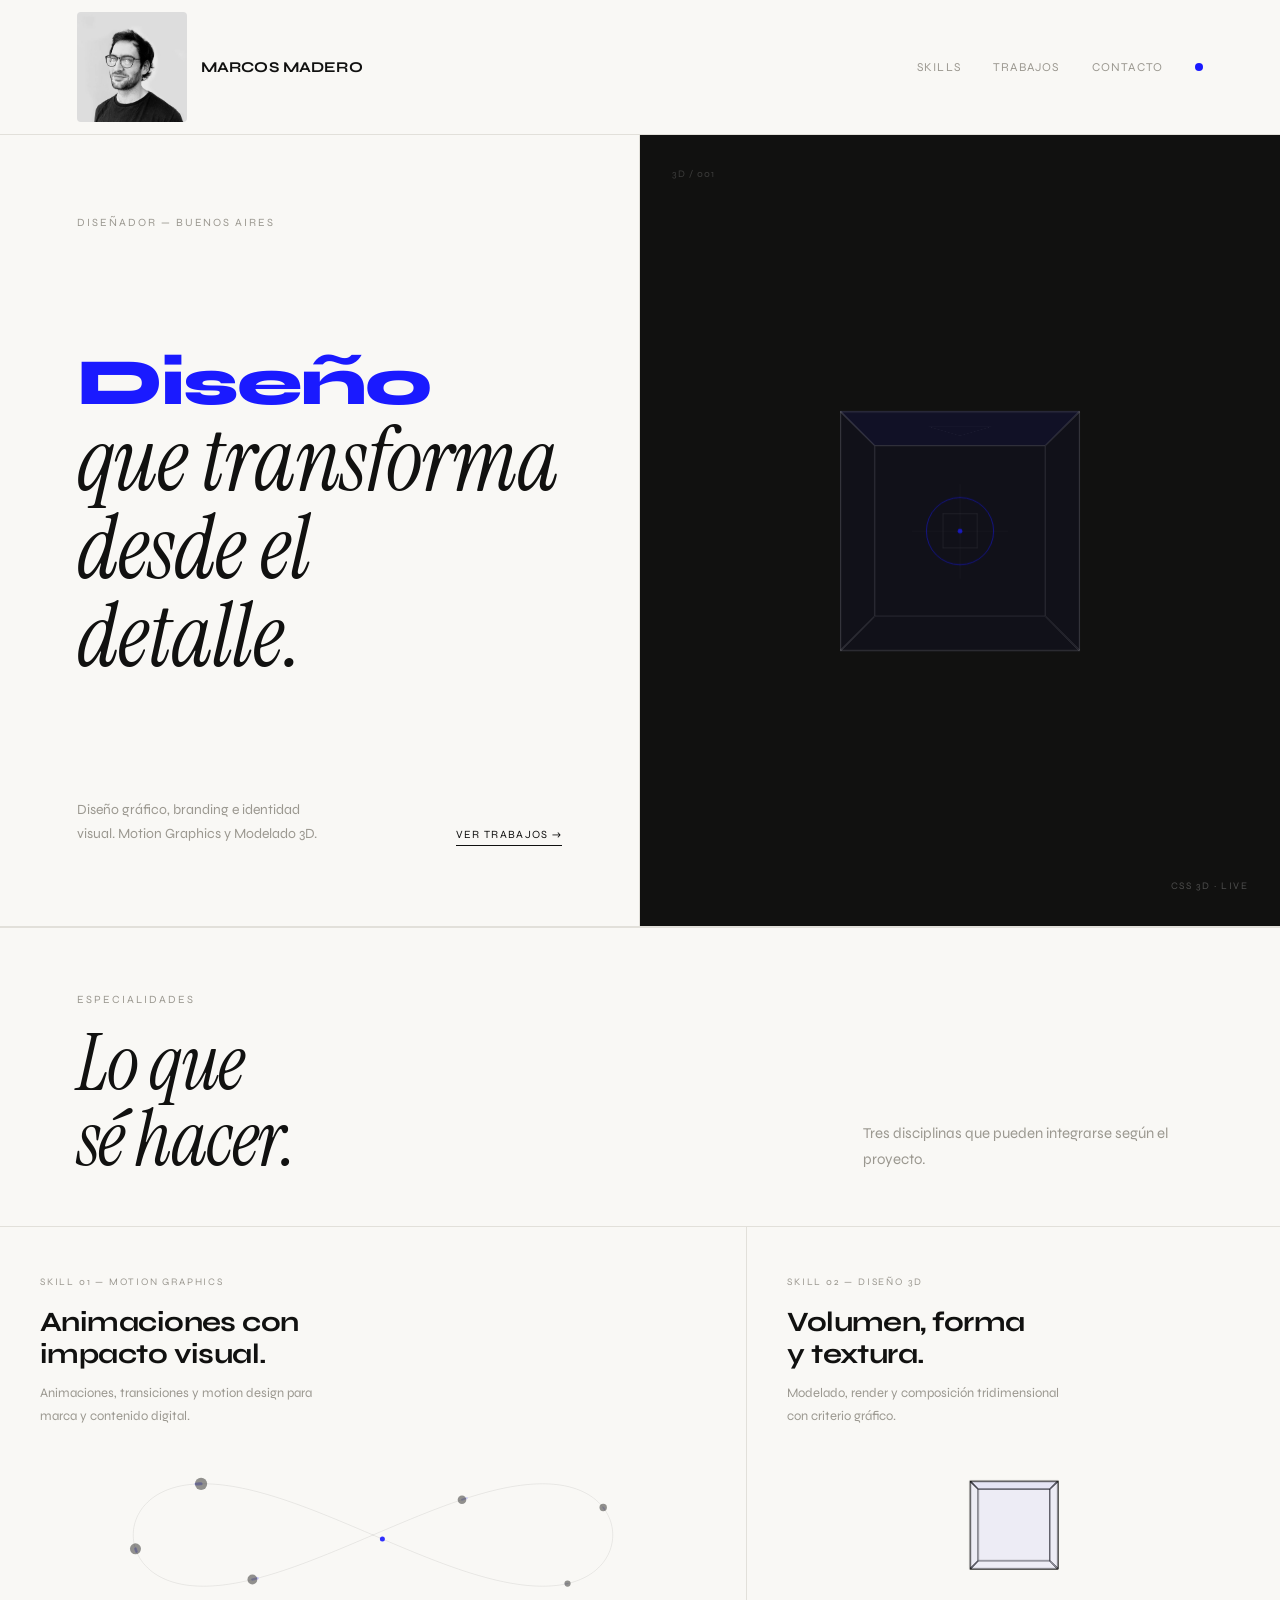
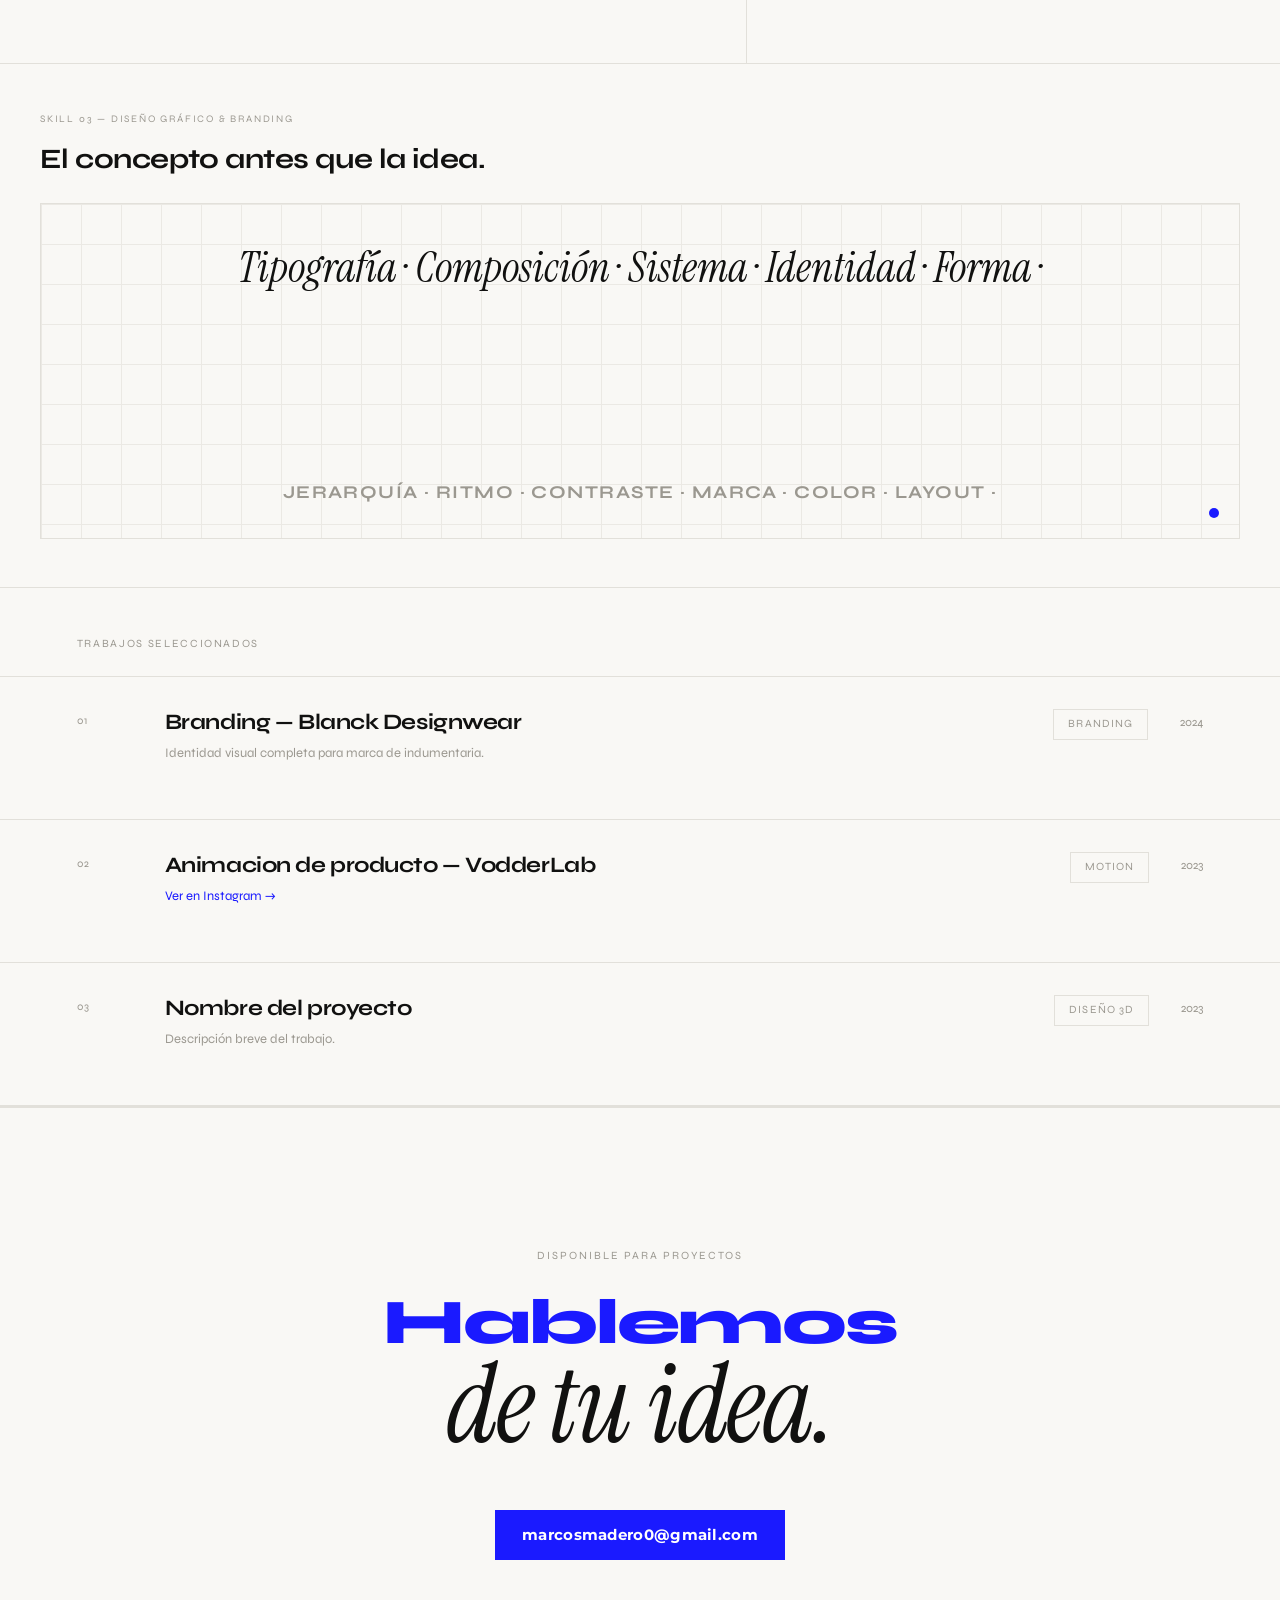
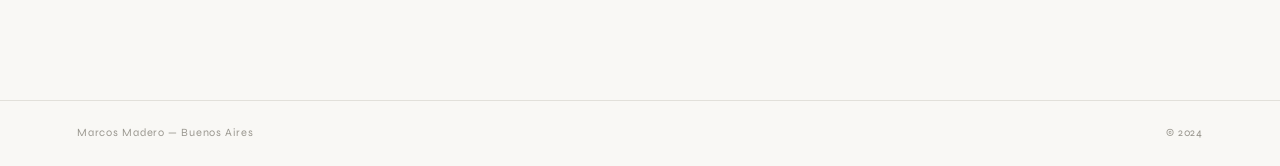
==== index.html @ 534f88d5 "Add files via upload" ====
<!DOCTYPE html>
<html lang="es">
<head>
<meta charset="UTF-8">
<meta name="viewport" content="width=device-width, initial-scale=1.0">
<title>Tu Nombre — Diseñador</title>
<link href="https://fonts.googleapis.com/css2?family=Syne:wght@400;700;800&family=Instrument+Serif:ital@0;1&family=Montserrat:wght@700&display=swap" rel="stylesheet">
<link rel="stylesheet" href="css/styles.css">
</head>
<body>

<nav>
  <!-- EDITAR: tu nombre -->
  <a href="#" class="logo" style="display:flex;align-items:center;gap:14px"><img src="images/img01.png" alt="Marcos Madero" style="width:110px;height:110px;border-radius:4px;object-fit:cover;object-position:center top;display:block">Marcos Madero</a>
  <div class="nav-r">
    <a href="#skills">Skills</a>
    <a href="#works">Trabajos</a>
    <a href="#contact">Contacto</a>
    <span class="nav-dot"></span>
  </div>
</nav>

<div class="hero">
  <div class="hero-left">
    <!-- EDITAR: tu ciudad / especialidad -->
    <p class="hero-tag reveal">Diseñador — Buenos Aires</p>
    <div class="hero-title reveal d1">
      <em>Diseño</em>
      que transforma<br>desde el<br>detalle.
    </div>
    <div class="hero-bottom reveal d2">
      <p class="hero-desc">Diseño gráfico, branding e identidad visual. Motion Graphics y Modelado 3D.</p>
      <a href="#works" class="hero-cta">Ver trabajos →</a>
    </div>
  </div>
  <div class="hero-right">
    <span class="scene-num">3D / 001</span>
    <div class="scene">
      <div class="cube">
        <div class="face f-front">
          <div class="face-inner">
            <svg width="80" height="80" viewBox="0 0 80 80" fill="none">
              <circle cx="40" cy="40" r="28" stroke="rgba(26,26,255,0.5)" stroke-width="0.8"/>
              <circle cx="40" cy="40" r="2" fill="rgba(26,26,255,0.7)"/>
              <line x1="0" y1="40" x2="80" y2="40" stroke="rgba(255,255,255,0.06)" stroke-width="0.5"/>
              <line x1="40" y1="0" x2="40" y2="80" stroke="rgba(255,255,255,0.06)" stroke-width="0.5"/>
            </svg>
          </div>
        </div>
        <div class="face f-back">
          <div class="face-inner">
            <svg width="80" height="80" viewBox="0 0 80 80" fill="none">
              <rect x="20" y="20" width="40" height="40" stroke="rgba(255,255,255,0.1)" stroke-width="0.8" fill="none"/>
            </svg>
          </div>
        </div>
        <div class="face f-left"></div>
        <div class="face f-right"></div>
        <div class="face f-top">
          <div class="face-inner">
            <svg width="80" height="80" viewBox="0 0 80 80" fill="none">
              <polygon points="40,10 70,65 10,65" stroke="rgba(255,255,255,0.08)" stroke-width="0.8" fill="none"/>
            </svg>
          </div>
        </div>
        <div class="face f-bottom"></div>
      </div>
    </div>
    <span class="scene-label">CSS 3D · Live</span>
  </div>
</div>

<div id="skills" style="padding:64px 6vw 48px;border-top:1px solid var(--line);border-bottom:1px solid var(--line);display:flex;align-items:flex-end;justify-content:space-between;gap:32px;flex-wrap:wrap">
  <div class="reveal">
    <p style="font-size:11px;letter-spacing:0.18em;text-transform:uppercase;color:var(--muted);margin-bottom:16px">Especialidades</p>
    <h2 style="font-family:var(--serif);font-style:italic;font-size:clamp(44px,6vw,80px);line-height:1;letter-spacing:-0.02em;font-weight:400">Lo que<br>sé hacer.</h2>
  </div>
  <p class="reveal d1" style="font-size:15px;color:var(--muted);line-height:1.75;max-width:340px;padding-bottom:6px">Tres disciplinas que pueden integrarse según el proyecto.</p>
</div>

<div class="bento">

  <div class="cell c-wide reveal">
    <p class="cell-label">Skill 01 — Motion Graphics</p>
    <h2 class="cell-title">Animaciones con<br>impacto visual.</h2>
    <p class="cell-body">Animaciones, transiciones y motion design para marca y contenido digital.</p>
    <div style="width:100%;height:160px;margin-top:28px;position:relative;overflow:hidden">
      <canvas id="mc" style="position:absolute;inset:0;width:100%;height:100%"></canvas>
    </div>
  </div>

  <div class="cell c-mid reveal d1">
    <p class="cell-label">Skill 02 — Diseño 3D</p>
    <h2 class="cell-title">Volumen, forma<br>y textura.</h2>
    <p class="cell-body">Modelado, render y composición tridimensional con criterio gráfico.</p>
    <div class="mini-scene">
      <div class="mini-cube">
        <div class="mf mf-front"></div>
        <div class="mf mf-back"></div>
        <div class="mf mf-left"></div>
        <div class="mf mf-right"></div>
        <div class="mf mf-top"></div>
        <div class="mf mf-bottom"></div>
      </div>
    </div>
  </div>

  <div class="cell c-full reveal d2">
    <p class="cell-label">Skill 03 — Diseño Gráfico &amp; Branding</p>
    <h2 class="cell-title">El concepto antes que la idea.</h2>
    <div class="poster" style="aspect-ratio:5/1.4">
      <div class="poster-grid-bg"></div>
      <p class="poster-line">Tipografía · Composición · Sistema · Identidad · Forma ·</p>
      <p class="poster-line-2">JERARQUÍA · RITMO · CONTRASTE · MARCA · COLOR · LAYOUT ·</p>
      <div class="poster-dot"></div>
    </div>
  </div>

</div>

<div id="works" style="border-bottom:1px solid var(--line)">
  <div class="works-header reveal">
    <p class="section-label">Trabajos seleccionados</p>
  </div>
  <div class="works-list">

    <!-- PROYECTO 1 -->
    <div class="work-item reveal">
      <span class="work-num">01</span>
      <div class="work-info">
        <div class="work-name">Branding — Blanck Designwear</div>
        <div class="work-sub">Identidad visual completa para marca de indumentaria.</div>
        <div class="work-thumb">
          <img src="images/img02.jpg" alt="Branding Blanck Designwear" style="width:100%;display:block">
        </div>
      </div>
      <span class="work-tag">Branding</span>
      <span class="work-year">2024</span>
    </div>

    <!-- PROYECTO 2 -->
    <div class="work-item reveal d1">
      <span class="work-num">02</span>
      <div class="work-info">
        <div class="work-name">Animacion de producto — VodderLab</div>
        <div class="work-sub"><a href="https://www.instagram.com/p/DR2j1mOD5UH/" target="_blank" style="color:var(--accent);text-decoration:none;font-size:13px">Ver en Instagram →</a></div>
        <div class="work-thumb">
          <div style="display:flex;gap:4px;overflow-x:auto;scroll-snap-type:x mandatory;-webkit-overflow-scrolling:touch;padding-bottom:4px">
            <div style="flex:0 0 280px;scroll-snap-align:start"><img src="images/img03.png" style="width:100%;display:block"></div><div style="flex:0 0 280px;scroll-snap-align:start"><img src="images/img04.png" style="width:100%;display:block"></div><div style="flex:0 0 280px;scroll-snap-align:start"><img src="images/img05.png" style="width:100%;display:block"></div><div style="flex:0 0 280px;scroll-snap-align:start"><img src="images/img06.png" style="width:100%;display:block"></div><div style="flex:0 0 280px;scroll-snap-align:start"><img src="images/img07.png" style="width:100%;display:block"></div><div style="flex:0 0 280px;scroll-snap-align:start"><img src="images/img08.png" style="width:100%;display:block"></div>
          </div>
        </div>
      </div>
      <span class="work-tag">Motion</span>
      <span class="work-year">2023</span>
    </div>

    <!-- PROYECTO 3 -->
    <div class="work-item reveal d2">
      <span class="work-num">03</span>
      <div class="work-info">
        <div class="work-name">Nombre del proyecto</div>
        <div class="work-sub">Descripción breve del trabajo.</div>
        <div class="work-thumb">
          <div class="thumb-placeholder">Agregá tu imagen aquí</div>
        </div>
      </div>
      <span class="work-tag">Diseño 3D</span>
      <span class="work-year">2023</span>
    </div>

  </div>
</div>

<div id="contact" class="contact">
  <p class="contact-pre reveal">Disponible para proyectos</p>
  <div class="contact-big reveal d1">
    <strong>Hablemos</strong>
    de tu idea.
  </div>
  <div class="contact-links reveal d2">
    <a href="mailto:marcosmadero0@gmail.com" class="link-pill a" style="font-family:'Montserrat',sans-serif;font-size:15px;letter-spacing:0.02em;font-weight:700">marcosmadero0@gmail.com</a>
  </div>
</div>

<footer>
  <span>Marcos Madero — Buenos Aires</span>
  <span>© 2024</span>
</footer>

<script src="js/main.js"></script>
</body>
</html>
---- css/styles.css ----
*,*::before,*::after{box-sizing:border-box;margin:0;padding:0}
:root{
  --bg:#F9F8F5;
  --ink:#111110;
  --muted:#9B9890;
  --line:#E2E0DA;
  --accent:#1A1AFF;
  --syne:'Syne',sans-serif;
  --serif:'Instrument Serif',serif;
}
html{scroll-behavior:smooth}
body{background:var(--bg);color:var(--ink);font-family:var(--syne);font-size:16px;line-height:1.5;overflow-x:hidden}

nav{display:flex;align-items:center;justify-content:space-between;padding:12px 6vw;border-bottom:1px solid var(--line)}
.logo{font-size:15px;font-weight:700;letter-spacing:0.01em;text-decoration:none;color:var(--ink)}
.nav-r{display:flex;align-items:center;gap:32px}
nav a{font-size:12px;letter-spacing:0.1em;text-transform:uppercase;color:var(--muted);text-decoration:none;transition:color 0.2s}
nav a:hover{color:var(--ink)}
.nav-dot{width:8px;height:8px;border-radius:50%;background:var(--accent)}

.hero{display:grid;grid-template-columns:1fr 1fr;min-height:88vh;border-bottom:1px solid var(--line)}
.hero-left{padding:80px 6vw;display:flex;flex-direction:column;justify-content:space-between;border-right:1px solid var(--line)}
.hero-tag{font-size:11px;letter-spacing:0.18em;text-transform:uppercase;color:var(--muted)}
.hero-title{font-family:var(--serif);font-size:clamp(52px,7vw,88px);font-style:italic;line-height:1.0;letter-spacing:-0.01em}
.hero-title em{font-style:normal;font-family:var(--syne);font-weight:800;font-size:0.75em;letter-spacing:-0.03em;display:block;color:var(--accent)}
.hero-bottom{display:flex;align-items:flex-end;justify-content:space-between;gap:24px}
.hero-desc{font-size:14px;color:var(--muted);line-height:1.7;max-width:260px}
.hero-cta{font-size:11px;letter-spacing:0.12em;text-transform:uppercase;color:var(--ink);text-decoration:none;border-bottom:1px solid var(--ink);padding-bottom:2px;white-space:nowrap;transition:color 0.2s,border-color 0.2s}
.hero-cta:hover{color:var(--accent);border-color:var(--accent)}

.hero-right{display:flex;align-items:center;justify-content:center;background:var(--ink);position:relative;overflow:hidden}
.scene{width:200px;height:200px;perspective:600px}
.cube{width:100%;height:100%;position:relative;transform-style:preserve-3d;animation:rotateCube 12s linear infinite}
.face{position:absolute;width:200px;height:200px;border:1px solid rgba(255,255,255,0.15)}
.f-front{transform:translateZ(100px);background:rgba(26,26,255,0.04)}
.f-back{transform:rotateY(180deg) translateZ(100px)}
.f-left{transform:rotateY(-90deg) translateZ(100px)}
.f-right{transform:rotateY(90deg) translateZ(100px)}
.f-top{transform:rotateX(90deg) translateZ(100px);background:rgba(26,26,255,0.06)}
.f-bottom{transform:rotateX(-90deg) translateZ(100px)}
.face-inner{position:absolute;inset:0;display:flex;align-items:center;justify-content:center}
@keyframes rotateCube{0%{transform:rotateX(15deg) rotateY(0deg)}100%{transform:rotateX(15deg) rotateY(360deg)}}
.scene-label{position:absolute;bottom:32px;right:32px;font-size:10px;letter-spacing:0.15em;text-transform:uppercase;color:rgba(255,255,255,0.25);font-family:var(--syne)}
.scene-num{position:absolute;top:32px;left:32px;font-size:10px;letter-spacing:0.1em;color:rgba(255,255,255,0.18);font-family:var(--syne)}

.bento{display:grid;grid-template-columns:repeat(12,1fr);gap:1px;background:var(--line);border-bottom:1px solid var(--line)}
.cell{background:var(--bg);padding:48px 40px;position:relative;overflow:hidden}
.c-wide{grid-column:span 7}
.c-mid{grid-column:span 5}
.c-full{grid-column:span 12}
.cell-label{font-size:10px;letter-spacing:0.18em;text-transform:uppercase;color:var(--muted);margin-bottom:16px}
.cell-title{font-size:28px;font-weight:700;line-height:1.15;letter-spacing:-0.02em}
.cell-body{font-size:13px;color:var(--muted);line-height:1.7;margin-top:12px;max-width:280px}

.mini-scene{margin-top:28px;height:140px;perspective:400px;display:flex;align-items:center;justify-content:center}
.mini-cube{width:80px;height:80px;position:relative;transform-style:preserve-3d;animation:rotateCube 8s linear infinite}
.mf{position:absolute;width:80px;height:80px;border:1.5px solid var(--ink)}
.mf-front{transform:translateZ(40px);background:rgba(26,26,255,0.05)}
.mf-back{transform:rotateY(180deg) translateZ(40px)}
.mf-left{transform:rotateY(-90deg) translateZ(40px)}
.mf-right{transform:rotateY(90deg) translateZ(40px)}
.mf-top{transform:rotateX(90deg) translateZ(40px);background:rgba(26,26,255,0.03)}
.mf-bottom{transform:rotateX(-90deg) translateZ(40px)}

.poster{margin-top:28px;border:1px solid var(--line);aspect-ratio:3/2;display:flex;align-items:center;justify-content:center;position:relative;overflow:hidden}
.poster-grid-bg{position:absolute;inset:0;background-image:repeating-linear-gradient(var(--line) 0 1px,transparent 1px 100%),repeating-linear-gradient(90deg,var(--line) 0 1px,transparent 1px 100%);background-size:40px 40px;opacity:0.6}
.poster-line{position:absolute;top:32px;font-family:var(--serif);font-style:italic;font-size:clamp(28px,3.5vw,42px);white-space:nowrap;animation:marquee 12s linear infinite;z-index:1}
.poster-line-2{position:absolute;bottom:32px;font-family:var(--syne);font-weight:700;font-size:clamp(12px,1.5vw,18px);white-space:nowrap;letter-spacing:0.08em;animation:marquee 18s linear infinite reverse;z-index:1;color:var(--muted)}
.poster-dot{position:absolute;width:10px;height:10px;border-radius:50%;background:var(--accent);bottom:20px;right:20px;z-index:2}
@keyframes marquee{0%{transform:translateX(10%)}100%{transform:translateX(-80%)}}

.works-header{display:flex;align-items:center;justify-content:space-between;padding:48px 6vw 0}
.section-label{font-size:11px;letter-spacing:0.15em;text-transform:uppercase;color:var(--muted)}
.works-list{margin-top:24px;border-top:1px solid var(--line)}
.work-item{display:grid;grid-template-columns:56px 1fr auto auto;align-items:start;gap:32px;padding:32px 6vw;border-bottom:1px solid var(--line);transition:background 0.2s}
.work-item:hover{background:rgba(26,26,255,0.025)}
.work-num{font-size:11px;color:var(--muted);letter-spacing:0.1em;padding-top:4px}
.work-info{display:flex;flex-direction:column;gap:8px}
.work-name{font-size:22px;font-weight:700;letter-spacing:-0.02em;line-height:1.2;transition:color 0.2s}
.work-item:hover .work-name{color:var(--accent)}
.work-sub{font-size:13px;color:var(--muted)}
.work-tag{font-size:11px;letter-spacing:0.1em;text-transform:uppercase;color:var(--muted);border:1px solid var(--line);padding:6px 14px;white-space:nowrap;align-self:start}
.work-year{font-size:12px;color:var(--muted);white-space:nowrap;align-self:start;padding-top:4px}
.work-thumb{width:100%;margin-top:16px;overflow:hidden;max-height:0;transition:max-height 0.5s ease}
.work-item:hover .work-thumb{max-height:340px}
.thumb-placeholder{background:var(--line);height:280px;display:flex;align-items:center;justify-content:center;font-size:11px;letter-spacing:0.12em;text-transform:uppercase;color:var(--muted)}

.contact{padding:140px 6vw;text-align:center;border-top:1px solid var(--line)}
.contact-pre{font-size:11px;letter-spacing:0.18em;text-transform:uppercase;color:var(--muted);margin-bottom:28px}
.contact-big{font-family:var(--serif);font-style:italic;font-size:clamp(52px,9vw,110px);line-height:0.95;letter-spacing:-0.02em;margin-bottom:12px}
.contact-big strong{font-style:normal;font-family:var(--syne);font-weight:800;font-size:0.58em;display:block;letter-spacing:-0.03em;color:var(--accent)}
.contact-links{display:flex;align-items:center;justify-content:center;gap:8px;flex-wrap:wrap;margin-top:52px}
.link-pill{font-size:13px;letter-spacing:0.04em;color:var(--ink);text-decoration:none;border:1px solid var(--line);padding:13px 26px;transition:all 0.25s;font-weight:700}
.link-pill:hover{background:var(--ink);color:var(--bg);border-color:var(--ink)}
.link-pill.a{background:var(--accent);color:#fff;border-color:var(--accent)}
.link-pill.a:hover{background:transparent;color:var(--accent)}

footer{padding:24px 6vw;display:flex;align-items:center;justify-content:space-between;font-size:11px;color:var(--muted);letter-spacing:0.08em;border-top:1px solid var(--line)}

.reveal{opacity:0;transform:translateY(18px);transition:opacity 0.8s cubic-bezier(0.16,1,0.3,1),transform 0.8s cubic-bezier(0.16,1,0.3,1)}
.reveal.in{opacity:1;transform:none}
.d1{transition-delay:0.1s}.d2{transition-delay:0.2s}.d3{transition-delay:0.3s}

@media(max-width:860px){
  .hero{grid-template-columns:1fr}
  .hero-right{display:none}
  .c-wide,.c-mid{grid-column:span 12}
  .work-item{grid-template-columns:40px 1fr;gap:16px}
  .work-tag,.work-year{display:none}
}
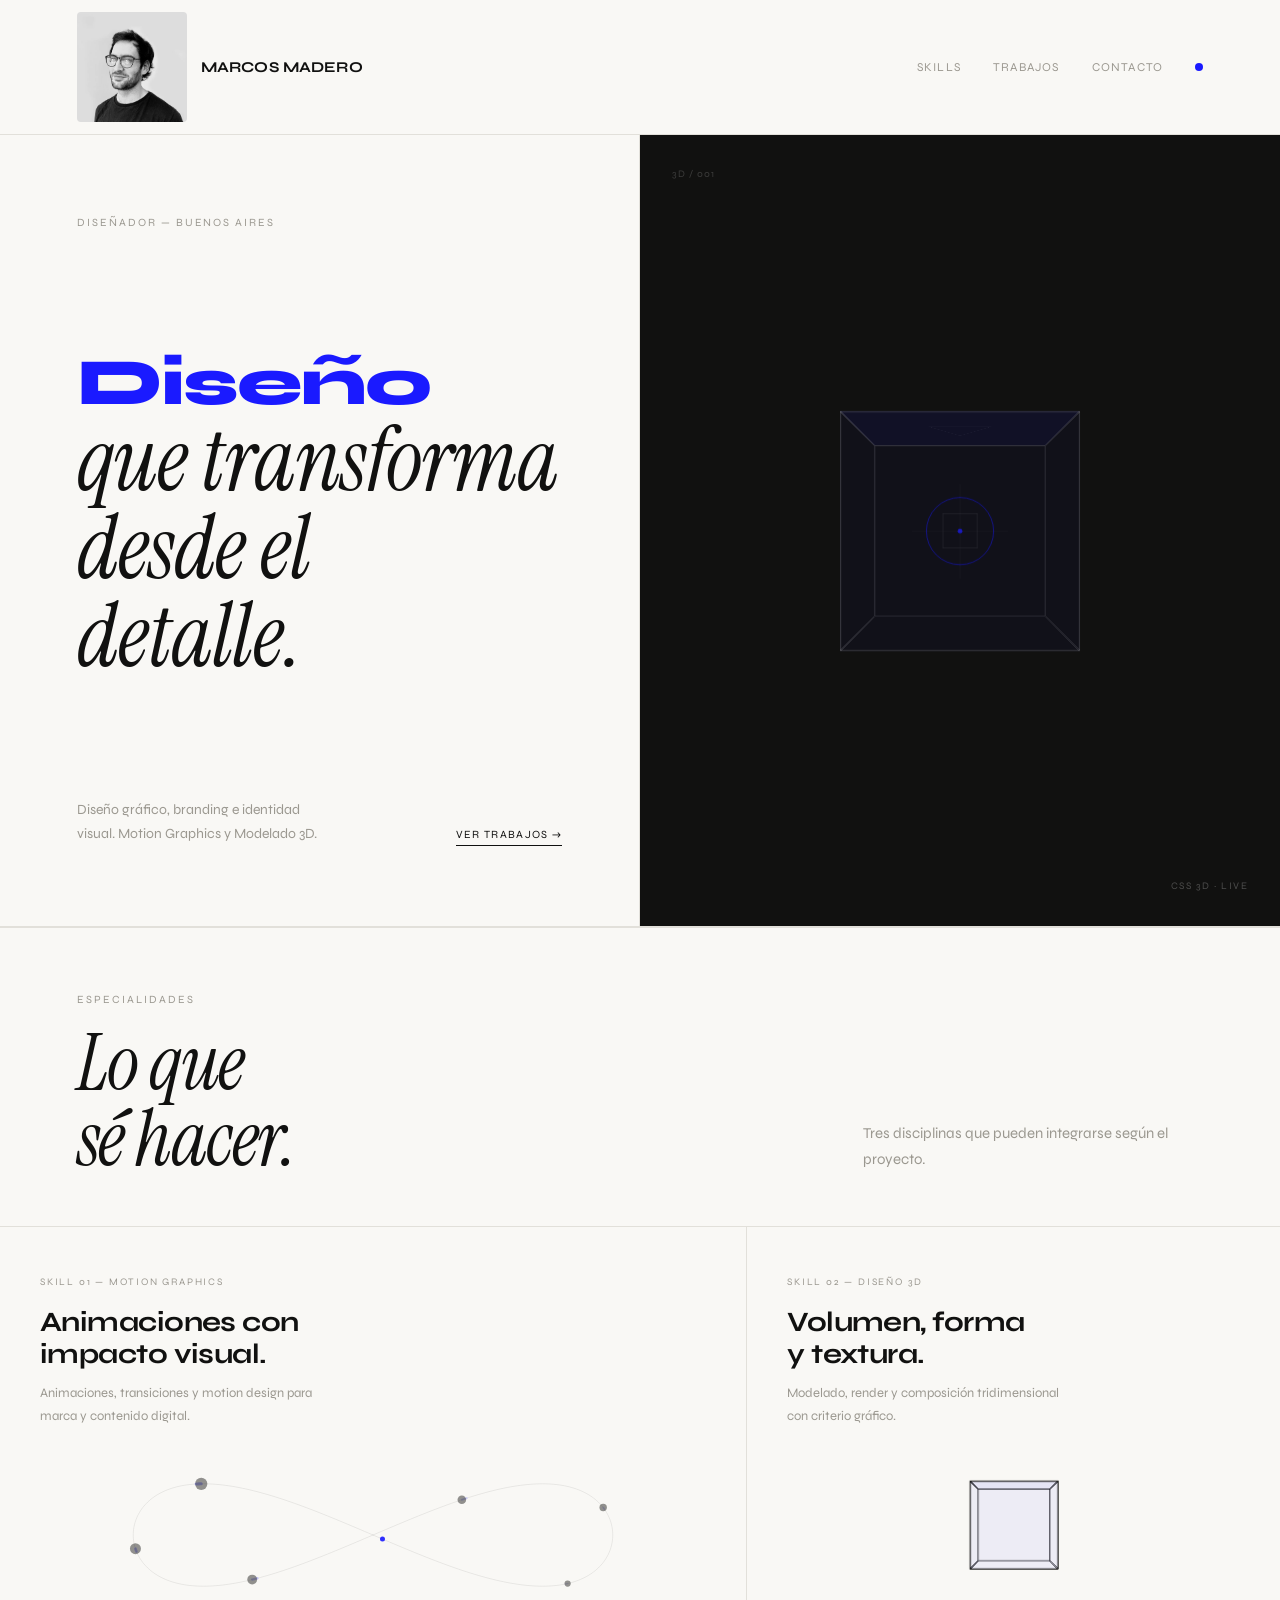
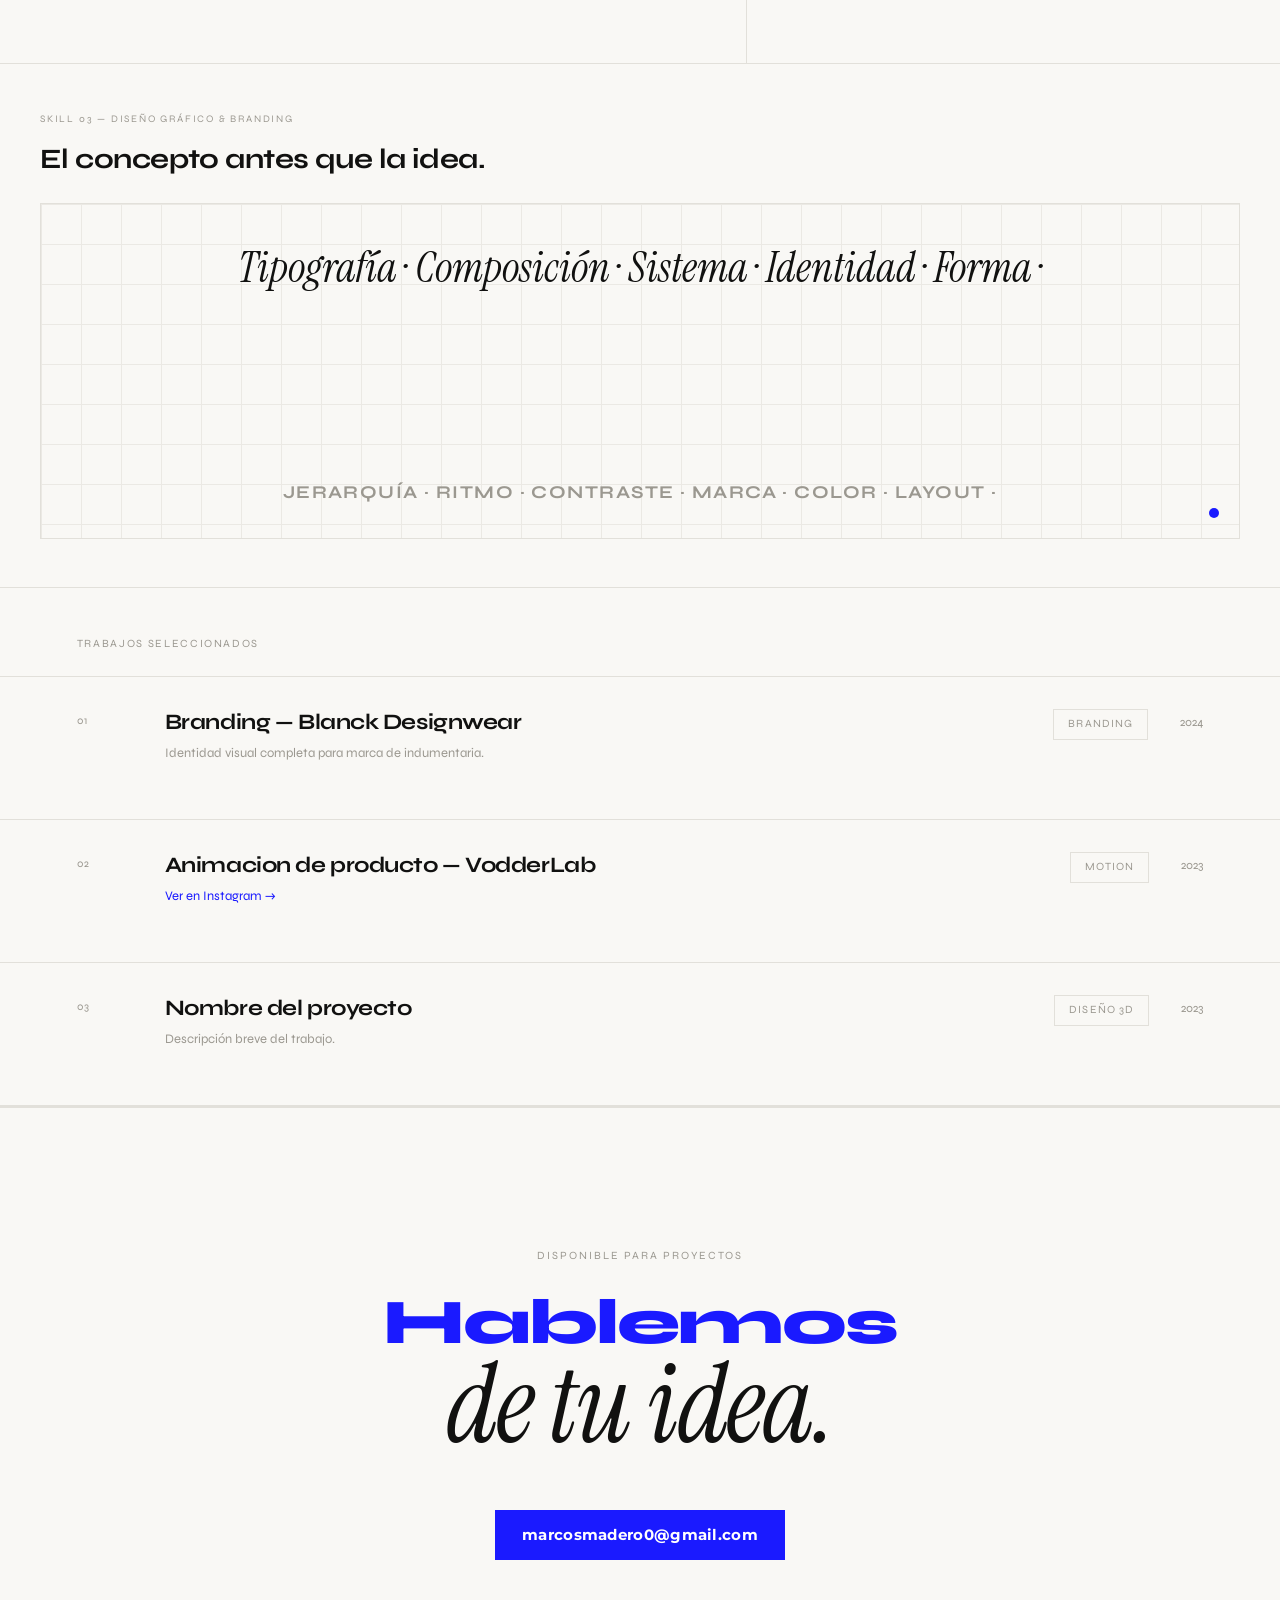
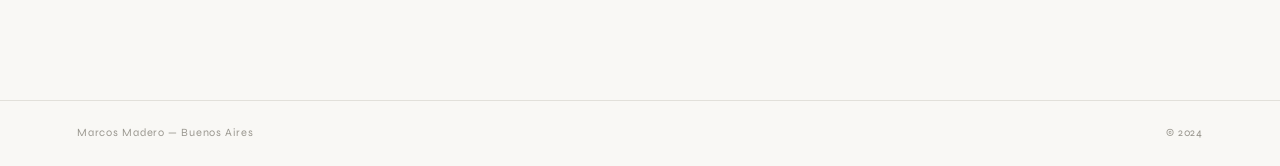
==== commit 7df876b9: "Simplify VodderLab project to single image Replace scrollable gallery with a single image (img09.jpg" ====
--- a/index.html
+++ b/index.html
@@ -145,9 +145,7 @@
         <div class="work-name">Animacion de producto — VodderLab</div>
         <div class="work-sub"><a href="https://www.instagram.com/p/DR2j1mOD5UH/" target="_blank" style="color:var(--accent);text-decoration:none;font-size:13px">Ver en Instagram →</a></div>
         <div class="work-thumb">
-          <div style="display:flex;gap:4px;overflow-x:auto;scroll-snap-type:x mandatory;-webkit-overflow-scrolling:touch;padding-bottom:4px">
-            <div style="flex:0 0 280px;scroll-snap-align:start"><img src="images/img03.png" style="width:100%;display:block"></div><div style="flex:0 0 280px;scroll-snap-align:start"><img src="images/img04.png" style="width:100%;display:block"></div><div style="flex:0 0 280px;scroll-snap-align:start"><img src="images/img05.png" style="width:100%;display:block"></div><div style="flex:0 0 280px;scroll-snap-align:start"><img src="images/img06.png" style="width:100%;display:block"></div><div style="flex:0 0 280px;scroll-snap-align:start"><img src="images/img07.png" style="width:100%;display:block"></div><div style="flex:0 0 280px;scroll-snap-align:start"><img src="images/img08.png" style="width:100%;display:block"></div>
-          </div>
+          <img src="images/img09.jpg" alt="Animacion de producto VodderLab" style="width:100%;display:block">
         </div>
       </div>
       <span class="work-tag">Motion</span>
--- a/css/styles.css
+++ b/css/styles.css
@@ -81,8 +81,8 @@
 .work-sub{font-size:13px;color:var(--muted)}
 .work-tag{font-size:11px;letter-spacing:0.1em;text-transform:uppercase;color:var(--muted);border:1px solid var(--line);padding:6px 14px;white-space:nowrap;align-self:start}
 .work-year{font-size:12px;color:var(--muted);white-space:nowrap;align-self:start;padding-top:4px}
-.work-thumb{width:100%;margin-top:16px;overflow:hidden;max-height:0;transition:max-height 0.5s ease}
-.work-item:hover .work-thumb{max-height:340px}
+.work-thumb{width:100%;margin-top:16px;overflow:hidden;max-height:0;transition:max-height 0.6s ease}
+.work-item:hover .work-thumb{max-height:1200px}
 .thumb-placeholder{background:var(--line);height:280px;display:flex;align-items:center;justify-content:center;font-size:11px;letter-spacing:0.12em;text-transform:uppercase;color:var(--muted)}
 
 .contact{padding:140px 6vw;text-align:center;border-top:1px solid var(--line)}
@@ -107,4 +107,4 @@
   .c-wide,.c-mid{grid-column:span 12}
   .work-item{grid-template-columns:40px 1fr;gap:16px}
   .work-tag,.work-year{display:none}
-}+}
